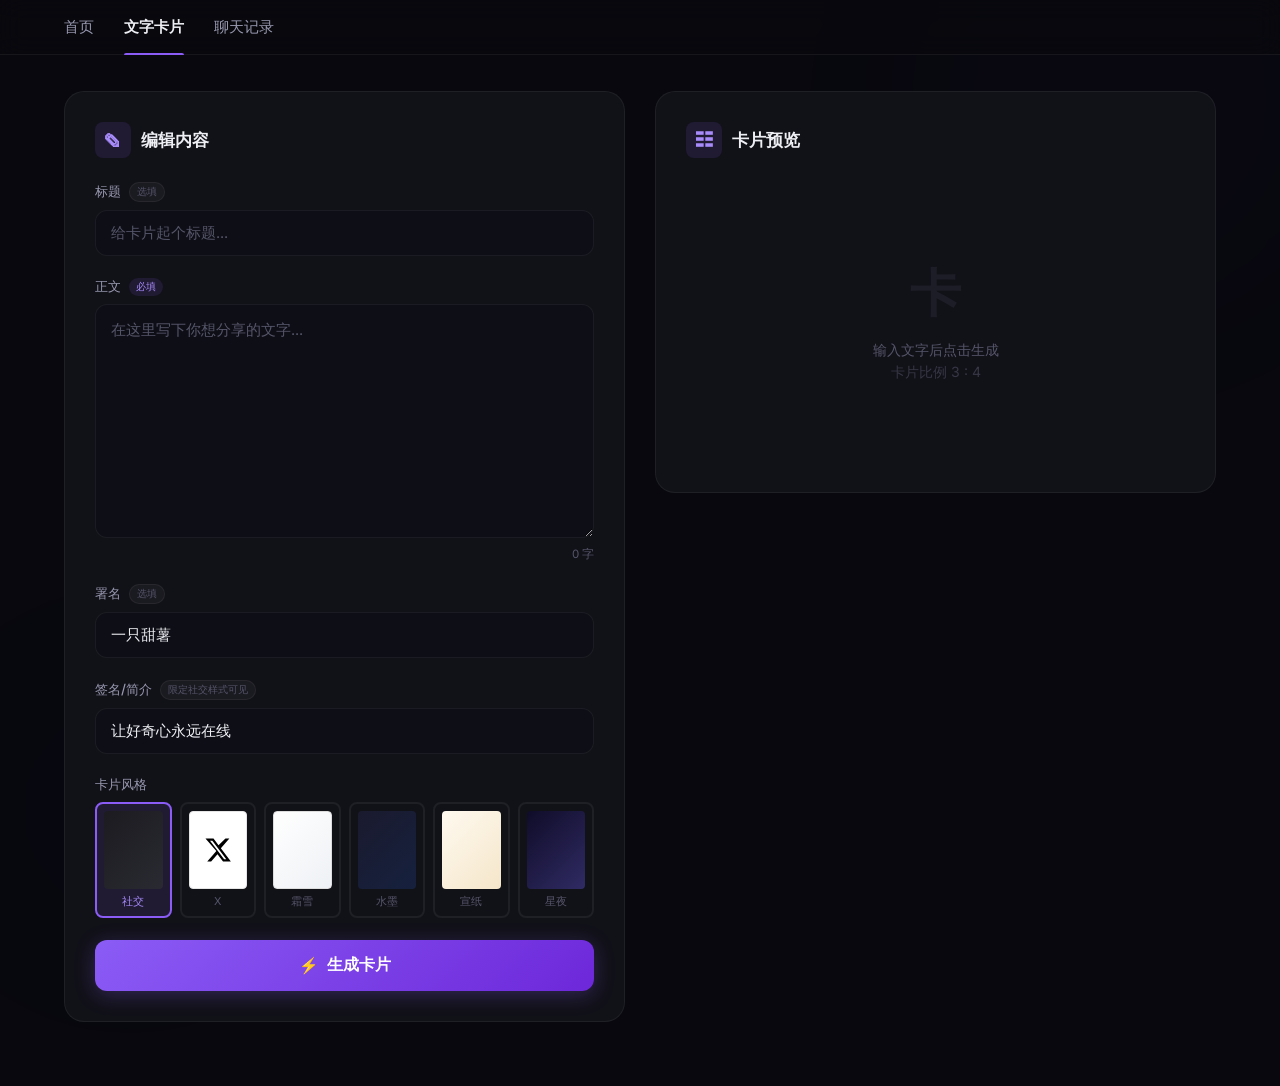
==== html/card.html @ 29727d93 "1" ====
<!DOCTYPE html>
<html lang="zh-CN">
<head>
    <meta charset="UTF-8">
    <meta name="viewport" content="width=device-width, initial-scale=1.0">
    <meta name="description" content="文字分享卡片生成器 - 生成精美的文字分享图">
    <title>文字分享卡片生成器</title>
    <link rel="preconnect" href="https://fonts.googleapis.com">
    <link rel="preconnect" href="https://fonts.gstatic.com" crossorigin>
    <link href="https://fonts.googleapis.com/css2?family=Noto+Serif+SC:wght@400;500;600;700&family=ZCOOL+KuaiLe&family=Inter:wght@400;500;600&display=swap" rel="stylesheet">
    <script src="https://cdnjs.cloudflare.com/ajax/libs/html2canvas/1.4.1/html2canvas.min.js"></script>
    <link rel="stylesheet" href="../static/index.css">
</head>
<body>
    <!-- Top Nav -->
    <nav class="top-nav">
        <div class="nav-container">
            <a href="../index.html" class="nav-item">首页</a>
            <a href="card.html" class="nav-item active">文字卡片</a>
            <a href="chat.html" class="nav-item">聊天记录</a>
        </div>
    </nav>

    <!-- Background -->
    <div class="bg-ornament bg-ornament-1"></div>
    <div class="bg-ornament bg-ornament-2"></div>

    <div class="app-container">
        <main class="main-content">
            <!-- ====== 左：输入区 ====== -->
            <section class="input-panel">
                <h2 class="section-title">
                    <span class="section-icon">✎</span>
                    编辑内容
                </h2>

                <div class="form-group">
                    <label for="cardTitle" class="form-label">标题 <span class="tag tag-optional">选填</span></label>
                    <input type="text" id="cardTitle" class="form-input" placeholder="给卡片起个标题..." maxlength="30">
                </div>

                <div class="form-group">
                    <label for="cardContent" class="form-label">正文 <span class="tag tag-required">必填</span></label>
                    <textarea id="cardContent" class="form-textarea" placeholder="在这里写下你想分享的文字..." rows="8"></textarea>
                    <div class="char-count" id="charCount">0 字</div>
                </div>

                <div class="form-group">
                    <label for="cardAuthor" class="form-label">署名 <span class="tag tag-optional">选填</span></label>
                    <input type="text" id="cardAuthor" class="form-input" placeholder="作者、出处或昵称..." maxlength="20" value="一只甜薯">
                </div>

                <div class="form-group">
                    <label for="cardSubtitle" class="form-label">签名/简介 <span class="tag tag-optional">限定社交样式可见</span></label>
                    <input type="text" id="cardSubtitle" class="form-input" placeholder="用于社交样式的简介..." maxlength="30" value="让好奇心永远在线">
                </div>

                <div class="form-group">
                    <label class="form-label">卡片风格</label>
                    <div class="style-grid" id="styleSelector">
                        <button class="style-card active" data-style="social">
                            <div class="style-swatch" style="background:linear-gradient(135deg,#1b1b20,#2a2a32)"></div>
                            <span>社交</span>
                        </button>
                        <button class="style-card" data-style="x">
                            <div class="style-swatch" style="background:#fff;border:1px solid #e5e5e5;display:flex;align-items:center;justify-content:center">
                                <svg viewBox="0 0 24 24" style="width:50%;height:50%;fill:#000"><path d="M18.244 2.25h3.308l-7.227 8.26 8.502 11.24H16.17l-4.714-6.231-5.401 6.231H2.744l7.73-8.835L1.254 2.25H8.08l4.253 5.622 5.911-5.622zm-1.161 17.52h1.833L7.084 4.126H5.117z"/></svg>
                            </div>
                            <span>X</span>
                        </button>
                        <button class="style-card" data-style="snow">
                            <div class="style-swatch" style="background:linear-gradient(135deg,#fff,#eef1f5);border:1px solid #ddd"></div>
                            <span>霜雪</span>
                        </button>
                        <button class="style-card" data-style="ink">
                            <div class="style-swatch" style="background:linear-gradient(135deg,#1a1a2e,#16213e)"></div>
                            <span>水墨</span>
                        </button>
                        <button class="style-card" data-style="paper">
                            <div class="style-swatch" style="background:linear-gradient(135deg,#fef9ef,#f5e6ca)"></div>
                            <span>宣纸</span>
                        </button>
                        <button class="style-card" data-style="night">
                            <div class="style-swatch" style="background:linear-gradient(135deg,#0f0c29,#302b63)"></div>
                            <span>星夜</span>
                        </button>

                    </div>
                </div>

                <button class="btn-generate" id="generateBtn">
                    <span class="btn-spark">⚡</span>
                    生成卡片
                </button>
            </section>

            <!-- ====== 右：预览区 ====== -->
            <section class="preview-panel">
                <h2 class="section-title">
                    <span class="section-icon">☷</span>
                    卡片预览
                </h2>

                <div class="preview-area" id="previewArea">
                    <!-- 空状态 -->
                    <div class="empty-state" id="emptyState">
                        <div class="empty-glyph">卡</div>
                        <p>输入文字后点击生成</p>
                        <p class="empty-sub">卡片比例 3 : 4</p>
                    </div>

                    <!-- 卡片容器（截图区域） -->
                    <div id="cardWrapper" class="card-wrapper" style="display:none">
                        <div id="shareCard" class="share-card theme-social">
                            <!-- 背景纹理层 -->
                            <div class="card-texture"></div>
                            <!-- 顶部装饰 -->
                            <div class="card-header-deco">
                                <span class="corner-mark tl">『</span>
                                <span class="corner-mark tr">』</span>
                            </div>
                            <!-- 内容 -->
                            <div class="card-body">
                                <div class="card-title-area" id="cardTitleArea" style="display:none">
                                    <h3 id="displayTitle"></h3>
                                    <div class="title-rule"></div>
                                </div>
                                
                                <!-- 社交主题使用 -->
                                <div class="card-profile-area" id="cardProfileArea" style="display:none">
                                    <div class="profile-avatar" id="displayProfileAvatar">
                                        <svg xmlns="http://www.w3.org/2000/svg" viewBox="0 0 24 24" fill="none" stroke="#fff" stroke-width="2" stroke-linecap="round" stroke-linejoin="round">
                                            <path d="M20 21v-2a4 4 0 0 0-4-4H8a4 4 0 0 0-4 4v2"></path>
                                            <circle cx="12" cy="7" r="4"></circle>
                                        </svg>
                                    </div>
                                    <div class="profile-info">
                                        <div class="profile-name">
                                            <span id="displayProfileName"></span>
                                            <span class="profile-badge">👍</span>
                                        </div>
                                        <div class="profile-sub" id="displayProfileSub"></div>
                                    </div>
                                </div>

                                <!-- X 主题专属 Header -->
                                <div class="card-x-header" id="cardXHeader" style="display:none">
                                    <div class="x-avatar" id="displayXAvatar">
                                        <svg xmlns="http://www.w3.org/2000/svg" viewBox="0 0 24 24" fill="none" stroke="#fff" stroke-width="2" stroke-linecap="round" stroke-linejoin="round">
                                            <path d="M20 21v-2a4 4 0 0 0-4-4H8a4 4 0 0 0-4 4v2"></path>
                                            <circle cx="12" cy="7" r="4"></circle>
                                        </svg>
                                    </div>
                                    <div class="x-user-info">
                                        <div class="x-name-row">
                                            <span class="x-display-name" id="displayXName"></span>
                                            <span class="x-verified-badge" title="已认证">
                                                <svg viewBox="0 0 24 24" aria-label="已认证账号">
                                                    <g>
                                                        <path d="M22.25 12c0-1.43-.88-2.67-2.19-3.34.46-1.39.2-2.9-.81-3.91s-2.52-1.27-3.91-.81c-.66-1.31-1.91-2.19-3.34-2.19s-2.67.88-3.33 2.19c-1.4-.46-2.91-.2-3.92.81s-1.26 2.52-.8 3.91c-1.31.67-2.2 1.91-2.2 3.34s.89 2.67 2.2 3.34c-.46 1.39-.21 2.9.8 3.91s2.52 1.26 3.91.81c.67 1.31 1.91 2.19 3.34 2.19s2.68-.88 3.34-2.19c1.39.45 2.9.2 3.91-.81s1.27-2.52.81-3.91c1.31-.67 2.19-1.91 2.19-3.34zm-11.71 4.2L6.8 12.46l1.41-1.42 2.26 2.26 4.8-5.23 1.47 1.36-6.2 6.77z"/>
                                                    </g>
                                                </svg>
                                            </span>
                                        </div>
                                    </div>
                                    <div class="x-logo">
                                        <svg viewBox="0 0 24 24"><path d="M18.244 2.25h3.308l-7.227 8.26 8.502 11.24H16.17l-4.714-6.231-5.401 6.231H2.744l7.73-8.835L1.254 2.25H8.08l4.253 5.622 5.911-5.622zm-1.161 17.52h1.833L7.084 4.126H5.117z"/></svg>
                                    </div>
                                </div>
                                
                                <div class="card-content-area">
                                    <p id="displayContent"></p>
                                </div>
                                <div class="card-author-area" id="cardAuthorArea" style="display:none">
                                    <span class="author-dash">—</span>
                                    <span id="displayAuthor"></span>
                                </div>

                                <!-- X 底部时间戳 -->
                                <div class="x-footer" id="xFooter" style="display:none">
                                    <span class="x-timestamp" id="displayXTime"></span>
                                    <span class="x-dot">·</span>
                                    <span class="x-via">X (Twitter)</span>
                                </div>
                            </div>
                            <!-- 底部装饰 -->
                            <div class="card-footer-deco">
                                <span class="corner-mark bl">『</span>
                                <span class="corner-mark br">』</span>
                            </div>
                        </div>
                    </div>
                </div>

                <!-- 操作按钮 -->
                <div class="preview-actions" id="previewActions" style="display:none">
                    <div class="preview-btns">
                        <button class="btn-save" id="saveBtn">
                            <svg width="18" height="18" viewBox="0 0 24 24" fill="none" stroke="currentColor" stroke-width="2" stroke-linecap="round" stroke-linejoin="round">
                                <path d="M21 15v4a2 2 0 0 1-2 2H5a2 2 0 0 1-2-2v-4"/>
                                <polyline points="7 10 12 15 17 10"/>
                                <line x1="12" y1="15" x2="12" y2="3"/>
                            </svg>
                            保存为图片
                        </button>
                        <button class="btn-save" id="copyBtn">
                            <svg width="18" height="18" viewBox="0 0 24 24" fill="none" stroke="currentColor" stroke-width="2" stroke-linecap="round" stroke-linejoin="round">
                                <rect x="9" y="9" width="13" height="13" rx="2" ry="2"/>
                                <path d="M5 15H4a2 2 0 0 1-2-2V4a2 2 0 0 1 2-2h9a2 2 0 0 1 2 2v1"/>
                            </svg>
                            复制图片
                        </button>
                    </div>
                    <span class="save-hint">保存或复制到剪贴板后可直接粘贴分享</span>
                </div>
            </section>
        </main>
    </div>

    <script src="../static/index.js"></script>
</body>
</html>
---- static/index.css ----
/* =============================================
   文字分享卡片生成器 — 完整样式
   ============================================= */

/* ---------- Tokens ---------- */
:root {
    --bg:       #08080e;
    --bg2:      #111118;
    --surface:  #18182200;
    --border:   rgba(255,255,255,.06);
    --focus:    rgba(167,139,250,.45);
    --text1:    #eeeef5;
    --text2:    #9898b0;
    --text3:    #55556a;
    --accent:   #8b5cf6;
    --accentL:  #a78bfa;
    --glow:     rgba(139,92,246,.12);
    --r-sm: 8px; --r-md: 12px; --r-lg: 16px; --r-xl: 20px;
    --fast: .22s ease; --smooth: .35s cubic-bezier(.25,.46,.45,.94);
}

*{margin:0;padding:0;box-sizing:border-box}
html{font-size:16px;scroll-behavior:smooth}
body{
    font-family:'Inter',-apple-system,BlinkMacSystemFont,'Segoe UI',sans-serif;
    background:var(--bg);
    color:var(--text1);
    min-height:100vh;
    overflow-x:hidden;
}

/* ---------- Ambient BG ---------- */
.bg-ornament{position:fixed;border-radius:50%;filter:blur(130px);opacity:.35;pointer-events:none;z-index:0}
.bg-ornament-1{width:520px;height:520px;background:radial-gradient(circle,rgba(139,92,246,.14),transparent 70%);top:-160px;right:-100px;animation:drift1 22s ease-in-out infinite}
.bg-ornament-2{width:420px;height:420px;background:radial-gradient(circle,rgba(59,130,246,.09),transparent 70%);bottom:-120px;left:-80px;animation:drift2 26s ease-in-out infinite}
@keyframes drift1{0%,100%{transform:translate(0,0) scale(1)}50%{transform:translate(-30px,20px) scale(1.06)}}
@keyframes drift2{0%,100%{transform:translate(0,0) scale(1)}50%{transform:translate(20px,-18px) scale(1.08)}}

/* ---------- Top Navigation ---------- */
.top-nav {
    position: sticky;
    top: 0;
    z-index: 100;
    background: rgba(8, 8, 14, 0.75);
    backdrop-filter: blur(12px);
    border-bottom: 1px solid var(--border);
}
.nav-container {
    max-width: 1200px;
    margin: 0 auto;
    padding: 0 24px;
    display: flex;
    align-items: center;
    height: 54px;
    gap: 30px;
}
.nav-item {
    color: var(--text2);
    text-decoration: none;
    font-size: 0.95rem;
    font-weight: 500;
    transition: var(--fast);
    position: relative;
    height: 100%;
    display: flex;
    align-items: center;
}
.nav-item:hover {
    color: var(--text1);
}
.nav-item.active {
    color: var(--text1);
    font-weight: 600;
}
.nav-item.active::after {
    content: '';
    position: absolute;
    bottom: -1px;
    left: 0;
    width: 100%;
    height: 2px;
    background: var(--accent);
    border-radius: 2px 2px 0 0;
}

/* ---------- Layout ---------- */
.app-container{position:relative;z-index:1;max-width:1200px;margin:0 auto;padding:36px 24px 64px}

/* ---------- Header ---------- */
.app-header{text-align:center;margin-bottom:42px;animation:fadeDown .6s ease-out both}
.logo-icon{
    display:inline-flex;align-items:center;justify-content:center;
    width:54px;height:54px;
    background:linear-gradient(135deg,var(--accent),#6d28d9);
    border-radius:var(--r-md);margin-bottom:14px;
    font-size:1.4rem;color:#fff;
    box-shadow:0 4px 22px rgba(139,92,246,.32);
}
.app-header h1{
    font-size:1.9rem;font-weight:700;letter-spacing:-.02em;
    background:linear-gradient(135deg,var(--text1),var(--accentL));
    -webkit-background-clip:text;-webkit-text-fill-color:transparent;background-clip:text;
    margin-bottom:6px;
}
.subtitle{font-size:.95rem;color:var(--text2)}
@keyframes fadeDown{from{opacity:0;transform:translateY(-18px)}to{opacity:1;transform:translateY(0)}}

/* ---------- Two‑column ---------- */
.main-content{display:grid;grid-template-columns:1fr 1fr;gap:30px;align-items:start}

/* ---------- Panels ---------- */
.input-panel,.preview-panel{
    background:var(--bg2);border:1px solid var(--border);
    border-radius:var(--r-xl);padding:30px;
    animation:fadeUp .55s ease-out both;
}
.input-panel{animation-delay:.08s}
.preview-panel{animation-delay:.16s;position:sticky;top:24px}
@keyframes fadeUp{from{opacity:0;transform:translateY(18px)}to{opacity:1;transform:translateY(0)}}

.section-title{
    display:flex;align-items:center;gap:10px;
    font-size:1.05rem;font-weight:600;margin-bottom:24px;color:var(--text1);
}
.section-icon{
    display:inline-flex;align-items:center;justify-content:center;
    width:36px;height:36px;background:var(--glow);border-radius:var(--r-sm);
    color:var(--accentL);font-size:1.1rem;
}

/* ---------- Form ---------- */
.form-group{margin-bottom:22px}
.form-label{display:flex;align-items:center;gap:8px;font-size:.84rem;font-weight:500;color:var(--text2);margin-bottom:8px}
.tag{font-size:.65rem;padding:2px 7px;border-radius:20px;font-weight:500}
.tag-optional{color:var(--text3);background:rgba(255,255,255,.04);border:1px solid var(--border)}
.tag-required{color:var(--accentL);background:var(--glow)}

.form-input,.form-textarea{
    width:100%;background:rgba(14,14,22,.7);border:1px solid var(--border);
    border-radius:var(--r-md);padding:13px 15px;font-size:.92rem;
    color:var(--text1);font-family:inherit;outline:none;transition:var(--smooth);
}
.form-input::placeholder,.form-textarea::placeholder{color:var(--text3)}
.form-input:focus,.form-textarea:focus{border-color:var(--focus);box-shadow:0 0 0 3px var(--glow)}
.form-textarea{resize:vertical;min-height:150px;line-height:1.75}
.char-count{text-align:right;font-size:.72rem;color:var(--text3);margin-top:5px}

/* ---------- Style Selector ---------- */
.style-grid{display:grid;grid-template-columns:repeat(6,1fr);gap:8px}
.style-card{
    display:flex;flex-direction:column;align-items:center;gap:5px;
    padding:7px;background:transparent;border:2px solid var(--border);
    border-radius:var(--r-sm);cursor:pointer;transition:var(--fast);
    color:var(--text3);font-size:.68rem;font-family:inherit;
}
.style-card:hover{border-color:rgba(255,255,255,.14);color:var(--text2)}
.style-card.active{border-color:var(--accent);color:var(--accentL);background:var(--glow)}
.style-swatch{width:100%;aspect-ratio:3/4;border-radius:4px}

/* ---------- Generate Btn ---------- */
.btn-generate{
    width:100%;display:flex;align-items:center;justify-content:center;gap:8px;
    padding:15px 0;background:linear-gradient(135deg,var(--accent),#6d28d9);
    border:none;border-radius:var(--r-md);color:#fff;
    font-size:.98rem;font-weight:600;font-family:inherit;cursor:pointer;
    box-shadow:0 4px 20px rgba(139,92,246,.28);
    transition:var(--smooth);position:relative;overflow:hidden;
}
.btn-generate:hover{transform:translateY(-2px);box-shadow:0 6px 28px rgba(139,92,246,.4)}
.btn-generate:active{transform:translateY(0)}
.btn-spark{font-style:normal}

/* ---------- Preview Area ---------- */
.preview-area{display:flex;align-items:center;justify-content:center;min-height:280px}

.empty-state{text-align:center;padding:40px 20px;color:var(--text3)}
.empty-glyph{
    font-size:3.2rem;margin-bottom:12px;opacity:.18;
    font-family:-apple-system, "PingFang SC", "Microsoft YaHei", sans-serif;font-weight:700;
}
.empty-state p{font-size:.88rem;margin-bottom:3px}
.empty-sub{font-size:.76rem;opacity:.55}

/* =============================================
   Share Card — 分享卡片核心样式
   ============================================= */

.card-wrapper{
    width:100%;display:flex;justify-content:center;
    animation:cardPop .45s cubic-bezier(.34,1.56,.64,1);
}
@keyframes cardPop{from{opacity:0;transform:scale(.92)}to{opacity:1;transform:scale(1)}}

.share-card{
    position:relative;overflow:hidden;
    border-radius:4px;                       /* 卡片本身圆角极小，截图更干净 */
    box-shadow:0 10px 50px rgba(0,0,0,.55);
    display:flex;flex-direction:column;
}

/* --- Texture overlay --- */
.card-texture{
    position:absolute;inset:0;pointer-events:none;z-index:0;
    opacity:.06;
    background-image:url("data:image/svg+xml,%3Csvg width='60' height='60' xmlns='http://www.w3.org/2000/svg'%3E%3Cfilter id='n'%3E%3CfeTurbulence baseFrequency='.65' numOctaves='3' stitchTiles='stitch'/%3E%3C/filter%3E%3Crect width='100%25' height='100%25' filter='url(%23n)' opacity='.5'/%3E%3C/svg%3E");
    background-size:120px 120px;
}

/* --- Corner marks (Chinese book-style) --- */
.card-header-deco,.card-footer-deco{
    position:absolute;left:0;right:0;
    padding:0 16px;
    display:flex;justify-content:space-between;
    pointer-events:none;z-index:2;
    font-size:.92rem;opacity:.18;
    font-family:-apple-system, "PingFang SC", "Microsoft YaHei", sans-serif;
}
.card-header-deco{top:12px}
.card-footer-deco{bottom:12px}

/* --- Card Body --- */
.card-body{
    position:relative;z-index:1;
    display:flex;flex-direction:column;justify-content:flex-start;
    flex:1;
    padding:7% 7%;
    text-align:left;
}

/* Title */
.card-title-area{
    text-align:center;
}
.card-title-area h3{
    font-family:-apple-system, "PingFang SC", "Microsoft YaHei", sans-serif;
    font-weight:700;line-height:1.45;letter-spacing:.04em;
    margin-bottom:0;
}
.title-rule{
    margin:14px auto 0;
    width:40%;
    height:1px;
}

/* Content */
.card-content-area{margin-top:0}
.card-content-area p{
    font-family:-apple-system, "PingFang SC", "Microsoft YaHei", sans-serif;
    font-weight:400;
    line-height:1.7;
    letter-spacing:.05em;
    word-break:break-word;
}
.card-content-area .empty-line{
    height:.67em;
}

/* Author */
.card-author-area{
    margin-top:30px;
    text-align:right;
    font-family:-apple-system, "PingFang SC", "Microsoft YaHei", sans-serif;
    font-size:.85em;opacity:.65;
    letter-spacing:.06em;
}
.author-dash{margin-right:4px}

/* =============================================
   Themes
   ============================================= */

/* -- ink (水墨) -- */
.theme-ink{background:linear-gradient(170deg,#141425 0%,#1a1f3a 45%,#0f1a30 100%);color:#d5d5e8}
.theme-ink .card-title-area h3{color:#eeeef8}
.theme-ink .title-rule{background:rgba(167,139,250,.3)}
.theme-ink .card-header-deco,.theme-ink .card-footer-deco{color:rgba(167,139,250,.35)}

/* -- paper (宣纸) -- */
.theme-paper{background:linear-gradient(170deg,#fef9ef 0%,#f7ecda 45%,#f0dfbe 100%);color:#4a3c28}
.theme-paper .card-title-area h3{color:#2e2014}
.theme-paper .title-rule{background:rgba(140,100,50,.28)}
.theme-paper .card-header-deco,.theme-paper .card-footer-deco{color:rgba(140,100,50,.22)}
.theme-paper .card-author-area{color:#6b5a3e}
.theme-paper .card-texture{opacity:.04}

/* -- night (星夜) -- */
.theme-night{background:linear-gradient(170deg,#0f0c29 0%,#1a1650 45%,#302b63 100%);color:#c8c0e8}
.theme-night .card-title-area h3{color:#e8e0ff}
.theme-night .title-rule{background:rgba(130,100,255,.3)}
.theme-night .card-header-deco,.theme-night .card-footer-deco{color:rgba(130,100,255,.25)}

/* -- bamboo (翠竹) -- */
.theme-bamboo{background:linear-gradient(170deg,#0e2018 0%,#1a3c2a 45%,#2d6a4f 100%);color:#b8d8c8}
.theme-bamboo .card-title-area h3{color:#d8f5e5}
.theme-bamboo .title-rule{background:rgba(52,211,153,.3)}
.theme-bamboo .card-header-deco,.theme-bamboo .card-footer-deco{color:rgba(52,211,153,.22)}

/* -- rouge (胭脂) -- */
.theme-rouge{background:linear-gradient(170deg,#28101e 0%,#3a1c2e 45%,#6a2850 100%);color:#e0c0d5}
.theme-rouge .card-title-area h3{color:#f5d8ea}
.theme-rouge .title-rule{background:rgba(236,72,153,.3)}
.theme-rouge .card-header-deco,.theme-rouge .card-footer-deco{color:rgba(236,72,153,.22)}

/* -- snow (霜雪) -- */
.theme-snow{background:linear-gradient(170deg,#ffffff 0%,#f5f5fa 45%,#eaebf2 100%);color:#3a3a50}
.theme-snow .card-title-area h3{color:#1a1a28}
.theme-snow .title-rule{background:rgba(0,0,0,.1)}
.theme-snow .card-header-deco,.theme-snow .card-footer-deco{color:rgba(0,0,0,.1)}
.theme-snow .card-author-area{color:#5a5a70}
.theme-snow .card-texture{opacity:.02}

/* -- social (社交/小红书风) -- */
.theme-social { background: #ffffff; color: #333333; }
.theme-social .card-title-area, .theme-social .card-profile-area, .theme-social .card-content-area { order: 0; }
.theme-social .card-title-area { order: 1; text-align: left; }
.theme-social .card-title-area::after {
    content: ''; display: block; width: 100%; height: 1px; background: rgba(0,0,0,0.08); margin-top: 24px;
}
.theme-social .card-title-area h3 { color: #111111; font-size: 1.35em; font-weight: 700; letter-spacing: 0.05em; }
.theme-social .title-rule { display: none; }
.theme-social .card-header-deco, .theme-social .card-footer-deco { display: none; }
.theme-social .card-texture { opacity: 0; }

.card-profile-area { display: none; }
.theme-social .card-profile-area { display: flex; align-items: center; gap: 14px; text-align: left; order: 2; margin-top: 18px; }
.theme-social .card-author-area { display: none !important; }

.profile-avatar {
    width: 48px; height: 48px; border-radius: 50%;
    background: linear-gradient(135deg, #f0f0f5, #e0e0eb); overflow: hidden;
    display: flex; align-items: center; justify-content: center;
    padding: 0;
    flex-shrink: 0;
}
.profile-avatar svg { width: 100%; height: 100%; opacity: 0.9; }
.profile-info { display: flex; flex-direction: column; gap: 4px; }
.profile-name { font-size: 0.95em; font-weight: 600; color: #111111; display: flex; align-items: center; gap: 6px; }
.profile-badge {
    display: inline-flex; align-items: center; justify-content: center;
    width: 14px; height: 14px; border-radius: 50%;
    background: #e14e56; font-size: 9px; color: #fff;
    border: 1px solid #ffffff;
}
.profile-sub { font-size: 0.75em; color: #999; }

.theme-social .card-content-area { order: 3; margin-top: 8px; }
.theme-social .card-content-area p { 
    text-align: left; 
    line-height: 2.2;
}

.theme-social .card-content-area span {
    text-decoration: none;
    letter-spacing: 0.03em;
    padding-bottom: 2px;
    position: relative;
    z-index: 1;
}
.theme-social .card-content-area .empty-line {
    height: 0.8em;
}

/* =============================================
   Preview Actions
   ============================================= */
.preview-actions{margin-top:20px;text-align:center;display:flex;flex-direction:column;align-items:center;gap:10px}
.preview-btns{display:flex;gap:10px;justify-content:center}

.btn-save{
    display:inline-flex;align-items:center;gap:8px;
    padding:11px 26px;
    background:rgba(139,92,246,.1);border:1px solid rgba(139,92,246,.28);
    border-radius:var(--r-md);color:var(--accentL);
    font-size:.88rem;font-weight:500;font-family:inherit;cursor:pointer;
    transition:var(--smooth);
}
.btn-save:hover{background:rgba(139,92,246,.18);border-color:rgba(139,92,246,.45);transform:translateY(-1px)}
.save-hint{display:block;font-size:.72rem;color:var(--text3);margin-top:8px}

/* =============================================
   Toast
   ============================================= */
.toast{
    position:fixed;top:24px;left:50%;
    transform:translateX(-50%) translateY(-110px);
    background:rgba(22,22,34,.92);backdrop-filter:blur(14px);
    border:1px solid var(--border);border-radius:var(--r-md);
    padding:13px 22px;font-size:.88rem;color:var(--text1);
    box-shadow:0 8px 36px rgba(0,0,0,.45);z-index:9999;
    transition:transform .38s cubic-bezier(.34,1.56,.64,1);
    display:flex;align-items:center;gap:9px;
}
.toast.show{transform:translateX(-50%) translateY(0)}
.toast-error{border-color:rgba(239,68,68,.3)!important}
.toast-success{border-color:rgba(52,211,153,.3)!important}

/* =============================================
   Saving overlay
   ============================================= */
.saving-overlay{
    position:fixed;inset:0;z-index:9998;
    background:rgba(8,8,14,.6);backdrop-filter:blur(6px);
    display:flex;align-items:center;justify-content:center;
    animation:fadeIn .2s ease;
}
.saving-spinner{
    width:42px;height:42px;
    border:3px solid rgba(255,255,255,.1);border-top-color:var(--accentL);
    border-radius:50%;animation:spin .7s linear infinite;
}
@keyframes spin{to{transform:rotate(360deg)}}
@keyframes fadeIn{from{opacity:0}to{opacity:1}}

/* =============================================
   Responsive
   ============================================= */
@media(max-width:900px){
    .main-content{grid-template-columns:1fr}
    .preview-panel{position:static}
    .app-container{padding:20px 14px 40px}
    .style-grid{grid-template-columns:repeat(4,1fr)}
}
@media(max-width:550px){
    .style-grid{grid-template-columns:repeat(3,1fr)}
}
@media(max-width:480px){
    .app-header h1{font-size:1.45rem}
    .input-panel,.preview-panel{padding:18px}
}

/* =============================================
   X (Twitter) Theme
   ============================================= */

/* 整体卡片布局 */
.theme-x {
    background: #ffffff;
    color: #0f1419;
    border: 1px solid #e7e7e7;
    box-shadow: 0 2px 20px rgba(0,0,0,0.08);
    border-radius: 16px !important;
    font-family: -apple-system, "Segoe UI", "Helvetica Neue", sans-serif;
}
.theme-x .card-texture { opacity: 0; }
.theme-x .card-header-deco, .theme-x .card-footer-deco { display: none; }
.theme-x .title-rule { display: none; }
.theme-x .card-title-area { display: none !important; }
.theme-x .card-profile-area { display: none !important; }
.theme-x .card-author-area { display: none !important; }

/* X Header 区域 */
.card-x-header { display: none; }
.theme-x .card-x-header {
    display: flex;
    align-items: center;
    gap: 12px;
    margin-bottom: 14px;
    position: relative;
}

/* X 头像 */
.x-avatar {
    width: 34px; height: 34px;
    border-radius: 50%;
    overflow: hidden;
    flex-shrink: 0;
    background: linear-gradient(135deg, #e8e8f0, #d0d0e0);
    display: flex; align-items: center; justify-content: center;
}
.x-avatar svg { width: 100%; height: 100%; }

/* X 用户信息 */
.x-user-info {
    display: flex; flex-direction: column; gap: 2px;
    flex: 1;
    min-width: 0;
}

/* 认证行：名称 + 蓝标 */
.x-name-row {
    display: flex; align-items: center; gap: 5px;
    flex-wrap: wrap;
}
.x-display-name {
    font-size: 0.97em;
    font-weight: 700;
    color: #0f1419;
    white-space: nowrap;
    overflow: hidden;
    text-overflow: ellipsis;
}

/* X 认证蓝标 */
.x-verified-badge {
    display: inline-flex; align-items: center; justify-content: center;
    width: 20px; height: 20px;
    flex-shrink: 0;
}
.x-verified-badge svg {
    width: 20px; height: 20px;
    fill: #1d9bf0;
}

/* @手柄 */
.x-handle {
    font-size: 0.82em;
    color: #536471;
    white-space: nowrap;
    overflow: hidden;
    text-overflow: ellipsis;
}

/* X Logo 右上角 */
.x-logo {
    margin-left: auto;
    flex-shrink: 0;
    opacity: 0.85;
}
.x-logo svg {
    width: 22px; height: 22px;
    fill: #000000;
    display: block;
}

/* X 正文内容 */
.theme-x .card-content-area {
    margin-top: 0;
}
.theme-x .card-content-area p {
    font-size: 1.1em;
    line-height: 1.75;
    color: #0f1419;
    letter-spacing: 0.01em;
    word-break: break-word;
    font-family: -apple-system, "Segoe UI", "Helvetica Neue", sans-serif;
}
.theme-x .card-content-area span {
    text-decoration: none;
    border-bottom: none;
    padding-bottom: 0;
    letter-spacing: 0.01em;
}
.theme-x .card-content-area .empty-line {
    height: 0.75em;
}

/* X 底部时间戳 */
.x-footer { display: none; }
.theme-x .x-footer {
    display: flex;
    align-items: center;
    gap: 6px;
    margin-top: 18px;
    padding-top: 14px;
    border-top: 1px solid #eff3f4;
    font-size: 0.78em;
    color: #536471;
}
.x-dot { font-size: 1.1em; line-height: 1; color: #536471; }
.x-via { color: #536471; }

/* X 卡片内边距调整 — 底部固定像素，保证时间戳底部间距不变 */
.theme-x .card-body {
    padding: 6% 6% 20px;
}

/* =============================================
   WeChat Chat Style (聊天记录)
   ============================================= */
.wechat-card {
    background-color: #ededed;
    color: #111;
    font-family: -apple-system, BlinkMacSystemFont, "PingFang SC", "Helvetica Neue", "Microsoft YaHei", sans-serif;
    border-radius: 8px; /* Smooth corners for screenshot */
    overflow: hidden;
    width: 100%;
}
.wechat-header {
    height: 48px;
    background-color: #ededed;
    display: flex;
    align-items: center;
    justify-content: space-between;
    padding: 0 16px;
    border-bottom: 1px solid rgba(0,0,0,0.06);
    position: relative;
    z-index: 10;
}
.wechat-header-title {
    font-size: 1.05rem;
    font-weight: 500;
    color: #111;
}
.wechat-header-left, .wechat-header-right {
    display: flex;
    align-items: center;
    color: #111;
}
.wechat-body {
    padding: 20px 16px;
    display: flex;
    flex-direction: column;
    gap: 20px;
    min-height: 380px;
}
.chat-row {
    display: flex;
    width: 100%;
}
.chat-row-left {
    justify-content: flex-start;
}
.chat-row-right {
    justify-content: flex-start;
    flex-direction: row-reverse;
}
.chat-avatar {
    width: 40px;
    height: 40px;
    border-radius: 6px;
    flex-shrink: 0;
    overflow: hidden;
    background: #e5e5e5;
    display: flex;
    align-items: center;
    justify-content: center;
}
.chat-avatar svg, .chat-avatar img {
    width: 100%;
    height: 100%;
    object-fit: cover;
    display: block;
}
.chat-row-left .chat-avatar {
    margin-right: 12px;
}
.chat-row-right .chat-avatar {
    margin-left: 12px;
}
.chat-bubble {
    max-width: 65%;
    padding: 10px 14px;
    border-radius: 8px;
    font-size: 0.98rem;
    line-height: 1.5;
    position: relative;
    word-break: break-word;
    white-space: pre-wrap;
    min-height: 40px;
    display: flex;
    flex-direction: column;
    justify-content: center;
}
.chat-bubble-left {
    background-color: #fff;
    color: #111;
}
.chat-bubble-left::before {
    content: '';
    position: absolute;
    top: 14px;
    left: -4px;
    width: 10px;
    height: 10px;
    background-color: #fff;
    transform: rotate(45deg);
    border-radius: 2px;
}
.chat-bubble-right {
    background-color: #95ec69;
    color: #111;
}
.chat-bubble-right::before {
    content: '';
    position: absolute;
    top: 14px;
    right: -4px;
    width: 10px;
    height: 10px;
    background-color: #95ec69;
    transform: rotate(45deg);
    border-radius: 2px;
}
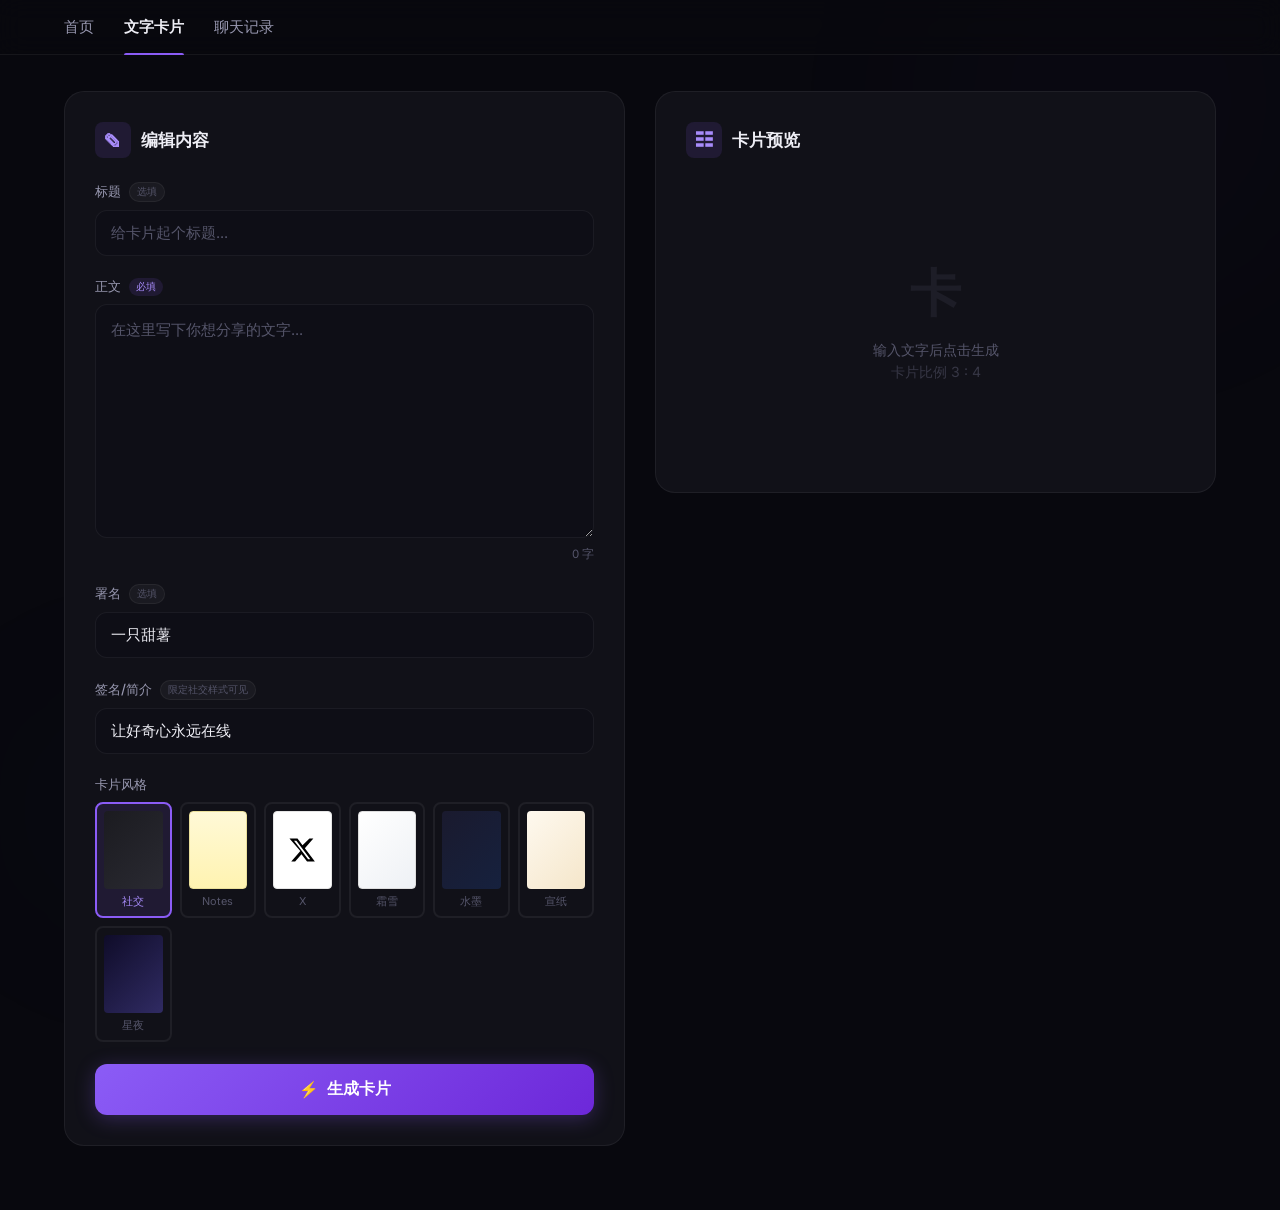
==== commit ae8b1124: "feat: implement text sharing card generator with multiple style themes and image export functionalit" ====
--- a/html/card.html
+++ b/html/card.html
@@ -62,6 +62,10 @@
                             <div class="style-swatch" style="background:linear-gradient(135deg,#1b1b20,#2a2a32)"></div>
                             <span>社交</span>
                         </button>
+                        <button class="style-card" data-style="notes">
+                            <div class="style-swatch" style="background:linear-gradient(180deg,#fff9d7 0%,#fff3b1 100%);border:1px solid #eadf9a"></div>
+                            <span>Notes</span>
+                        </button>
                         <button class="style-card" data-style="x">
                             <div class="style-swatch" style="background:#fff;border:1px solid #e5e5e5;display:flex;align-items:center;justify-content:center">
                                 <svg viewBox="0 0 24 24" style="width:50%;height:50%;fill:#000"><path d="M18.244 2.25h3.308l-7.227 8.26 8.502 11.24H16.17l-4.714-6.231-5.401 6.231H2.744l7.73-8.835L1.254 2.25H8.08l4.253 5.622 5.911-5.622zm-1.161 17.52h1.833L7.084 4.126H5.117z"/></svg>
--- a/static/index.css
+++ b/static/index.css
@@ -360,6 +360,77 @@
     height: 0.8em;
 }
 
+/* -- notes (iPhone 备忘录) -- */
+.theme-notes {
+    background:
+        linear-gradient(180deg, rgba(255,255,255,0.42) 0, rgba(255,255,255,0.42) 1px, transparent 1px, transparent 44px),
+        linear-gradient(90deg, transparent 0, transparent 24px, rgba(233, 193, 64, 0.55) 24px, rgba(233, 193, 64, 0.55) 26px, transparent 26px),
+        linear-gradient(180deg, #fffde8 0%, #fff8cf 100%);
+    background-size: 100% 44px, 100% 100%, 100% 100%;
+    color: #2e2a1f;
+    border-radius: 18px;
+    box-shadow: 0 20px 40px rgba(77, 63, 18, 0.18);
+}
+.theme-notes .card-texture,
+.theme-notes .card-header-deco,
+.theme-notes .card-footer-deco,
+.theme-notes .card-author-area,
+.theme-notes .card-x-header,
+.theme-notes .x-footer,
+.theme-notes .card-title-area {
+    display: none !important;
+}
+.theme-notes .card-body {
+    padding: 30px 26px 26px 38px;
+}
+.theme-notes .card-profile-area {
+    display: flex;
+    align-items: center;
+    gap: 12px;
+    order: 1;
+    margin-top: 0;
+    margin-bottom: 14px;
+}
+.theme-notes .profile-avatar {
+    width: 40px;
+    height: 40px;
+    border: 1px solid rgba(84, 69, 19, 0.08);
+    box-shadow: 0 2px 8px rgba(84, 69, 19, 0.08);
+}
+.theme-notes .profile-name {
+    color: #3b3424;
+    font-size: 0.95em;
+}
+.theme-notes .profile-sub {
+    color: #8b7f5a;
+    font-size: 0.76em;
+}
+.theme-notes .profile-badge {
+    display: none;
+}
+.theme-notes .card-content-area {
+    order: 2;
+    margin-top: 0;
+}
+.theme-notes .card-content-area p {
+    font-family: "SF Pro Text", "PingFang SC", "Microsoft YaHei", sans-serif;
+    color: #2e2a1f;
+    line-height: 2.15;
+    letter-spacing: 0.01em;
+}
+.theme-notes .card-content-area .note-title {
+    display: block;
+    margin: 0 0 14px;
+    font-size: 1.7em;
+    font-weight: 700;
+    line-height: 1.25;
+    color: #141414;
+    letter-spacing: -0.02em;
+}
+.theme-notes .card-content-area .empty-line {
+    height: 0.9em;
+}
+
 /* =============================================
    Preview Actions
    ============================================= */
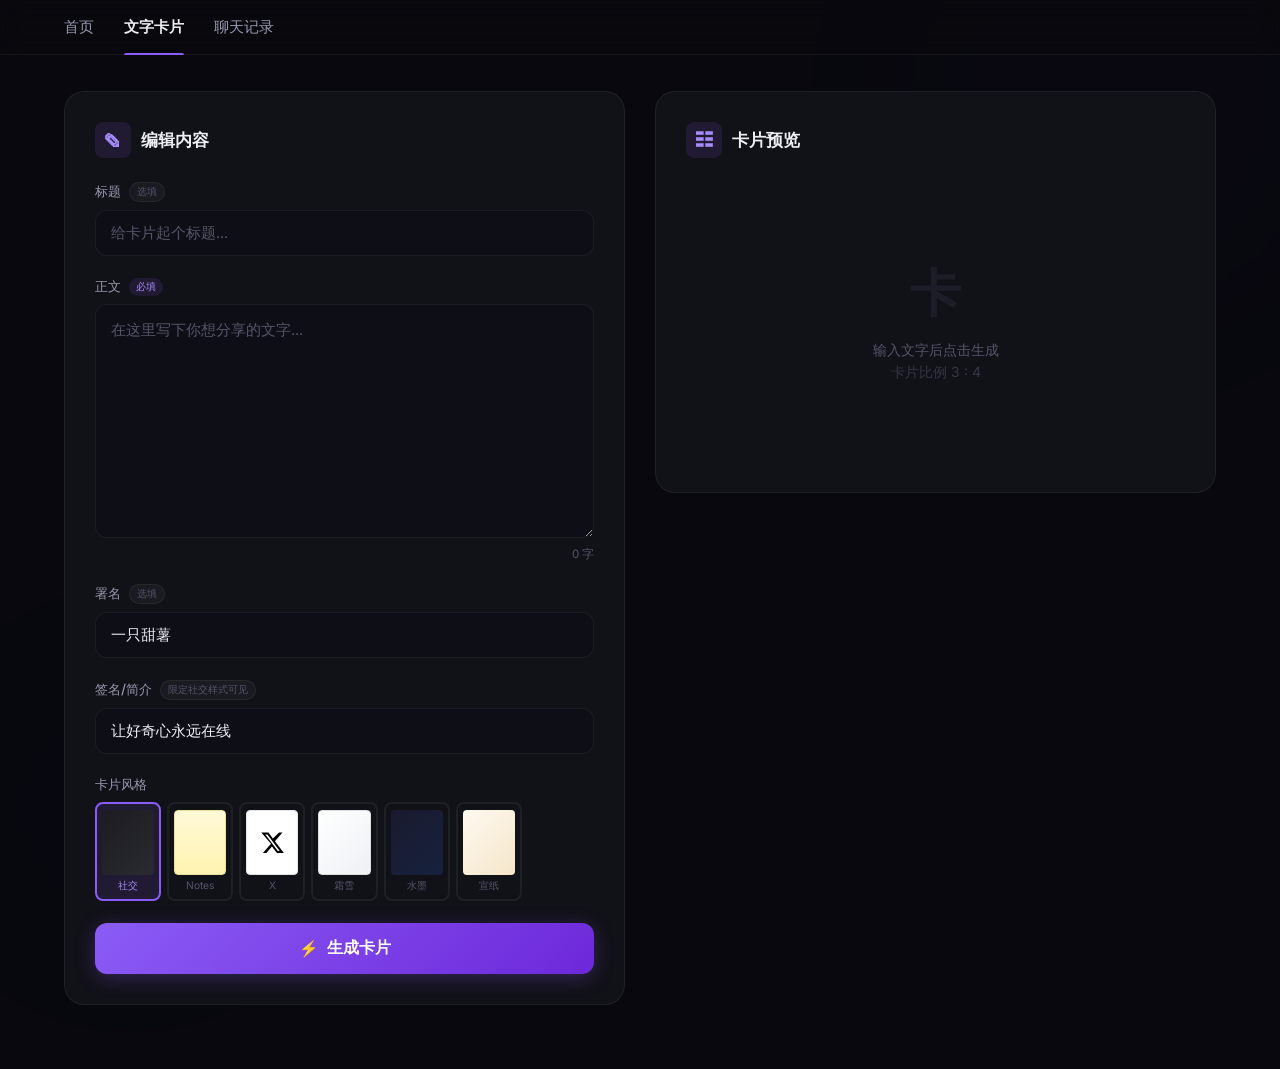
==== commit 302a285d: "1" ====
--- a/html/card.html
+++ b/html/card.html
@@ -84,10 +84,6 @@
                             <div class="style-swatch" style="background:linear-gradient(135deg,#fef9ef,#f5e6ca)"></div>
                             <span>宣纸</span>
                         </button>
-                        <button class="style-card" data-style="night">
-                            <div class="style-swatch" style="background:linear-gradient(135deg,#0f0c29,#302b63)"></div>
-                            <span>星夜</span>
-                        </button>
 
                     </div>
                 </div>
@@ -217,6 +213,18 @@
                     </div>
                     <span class="save-hint">保存或复制到剪贴板后可直接粘贴分享</span>
                 </div>
+
+                <!-- 入库按钮 -->
+                <div class="server-actions" id="serverActions" style="display:none">
+                    <button class="btn-server-save" id="saveToServerBtn">
+                        <svg width="18" height="18" viewBox="0 0 24 24" fill="none" stroke="currentColor" stroke-width="2" stroke-linecap="round" stroke-linejoin="round">
+                            <path d="M12 5v14"/>
+                            <path d="M5 12h14"/>
+                            <rect x="3" y="3" width="18" height="18" rx="3" ry="3"/>
+                        </svg>
+                        文字入库
+                    </button>
+                </div>
             </section>
         </main>
     </div>
--- a/static/index.css
+++ b/static/index.css
@@ -146,16 +146,16 @@
 .char-count{text-align:right;font-size:.72rem;color:var(--text3);margin-top:5px}
 
 /* ---------- Style Selector ---------- */
-.style-grid{display:grid;grid-template-columns:repeat(6,1fr);gap:8px}
+.style-grid{display:grid;grid-template-columns:repeat(7,minmax(0,1fr));gap:6px}
 .style-card{
-    display:flex;flex-direction:column;align-items:center;gap:5px;
-    padding:7px;background:transparent;border:2px solid var(--border);
+    display:flex;flex-direction:column;align-items:center;gap:4px;
+    padding:6px 5px;background:transparent;border:2px solid var(--border);
     border-radius:var(--r-sm);cursor:pointer;transition:var(--fast);
-    color:var(--text3);font-size:.68rem;font-family:inherit;
+    color:var(--text3);font-size:.64rem;font-family:inherit;
 }
 .style-card:hover{border-color:rgba(255,255,255,.14);color:var(--text2)}
 .style-card.active{border-color:var(--accent);color:var(--accentL);background:var(--glow)}
-.style-swatch{width:100%;aspect-ratio:3/4;border-radius:4px}
+.style-swatch{width:100%;aspect-ratio:4/5;border-radius:4px}
 
 /* ---------- Generate Btn ---------- */
 .btn-generate{
@@ -448,6 +448,19 @@
 .btn-save:hover{background:rgba(139,92,246,.18);border-color:rgba(139,92,246,.45);transform:translateY(-1px)}
 .save-hint{display:block;font-size:.72rem;color:var(--text3);margin-top:8px}
 
+/* ---------- Server Save (入库) ---------- */
+.server-actions{margin-top:14px;text-align:center}
+.btn-server-save{
+    display:inline-flex;align-items:center;gap:8px;
+    padding:11px 30px;
+    background:rgba(52,211,153,.12);border:1px solid rgba(52,211,153,.32);
+    border-radius:var(--r-md);color:#34d399;
+    font-size:.88rem;font-weight:500;font-family:inherit;cursor:pointer;
+    transition:var(--smooth);
+}
+.btn-server-save:hover{background:rgba(52,211,153,.22);border-color:rgba(52,211,153,.5);transform:translateY(-1px)}
+.btn-server-save:disabled{opacity:.5;cursor:not-allowed;transform:none}
+
 /* =============================================
    Toast
    ============================================= */
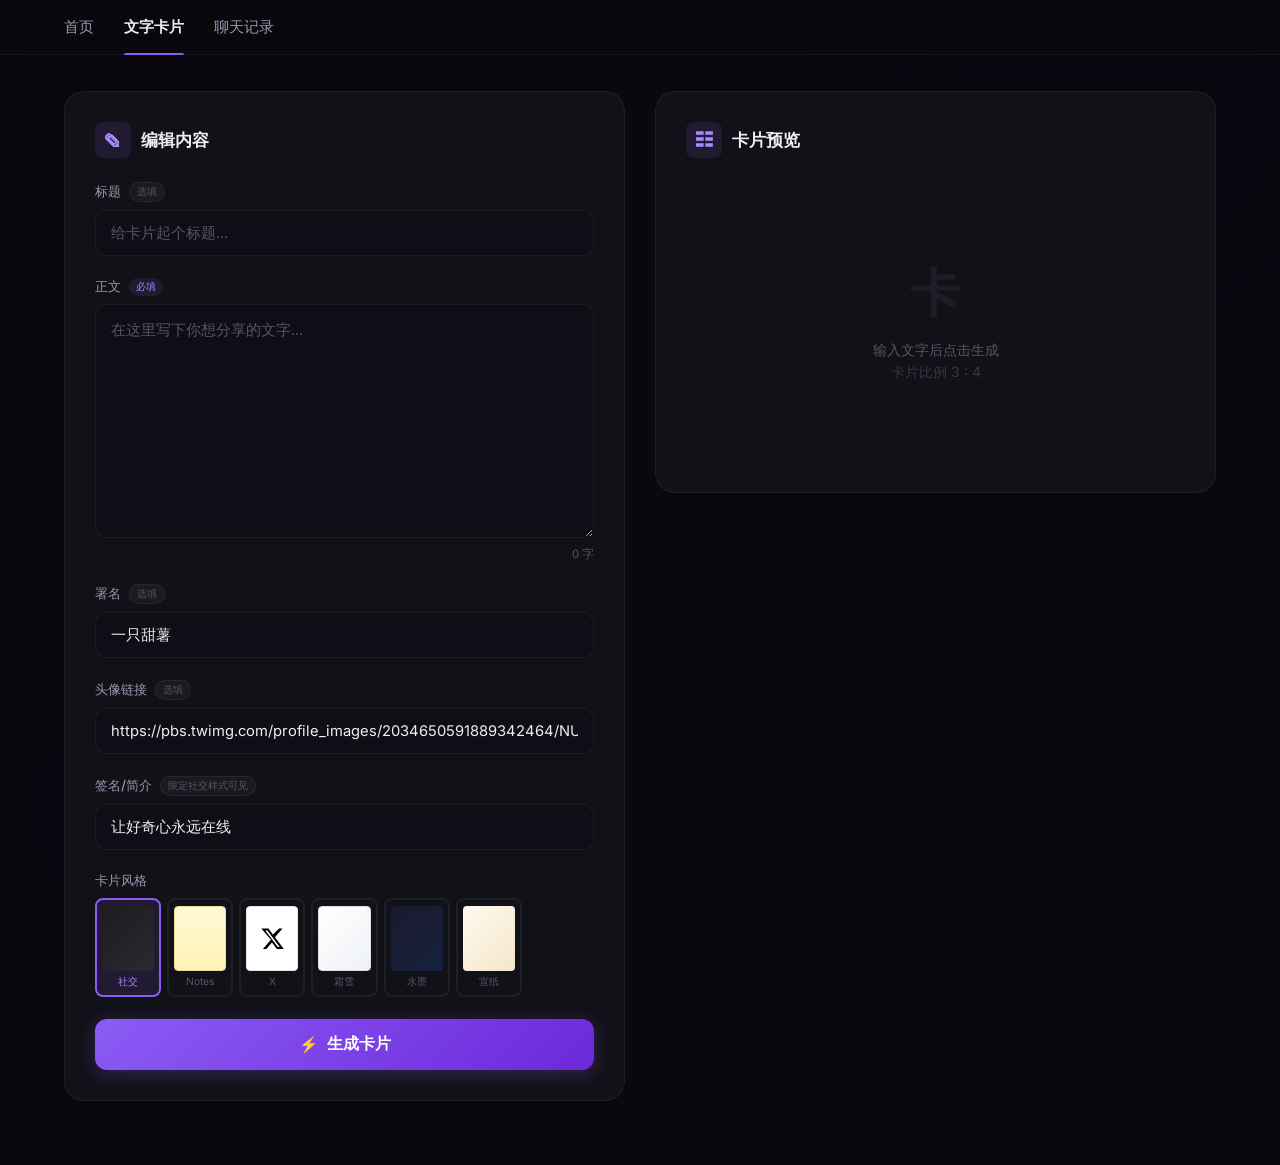
==== commit d4582f29: "feat: add text sharing card generator with multiple styles and avatar support" ====
--- a/html/card.html
+++ b/html/card.html
@@ -51,6 +51,11 @@
                 </div>
 
                 <div class="form-group">
+                    <label for="cardAvatarUrl" class="form-label">头像链接 <span class="tag tag-optional">选填</span></label>
+                    <input type="url" id="cardAvatarUrl" class="form-input" placeholder="留空则使用随机头像" value="https://pbs.twimg.com/profile_images/2034650591889342464/NU7k1cs-_400x400.jpg">
+                </div>
+
+                <div class="form-group">
                     <label for="cardSubtitle" class="form-label">签名/简介 <span class="tag tag-optional">限定社交样式可见</span></label>
                     <input type="text" id="cardSubtitle" class="form-input" placeholder="用于社交样式的简介..." maxlength="30" value="让好奇心永远在线">
                 </div>
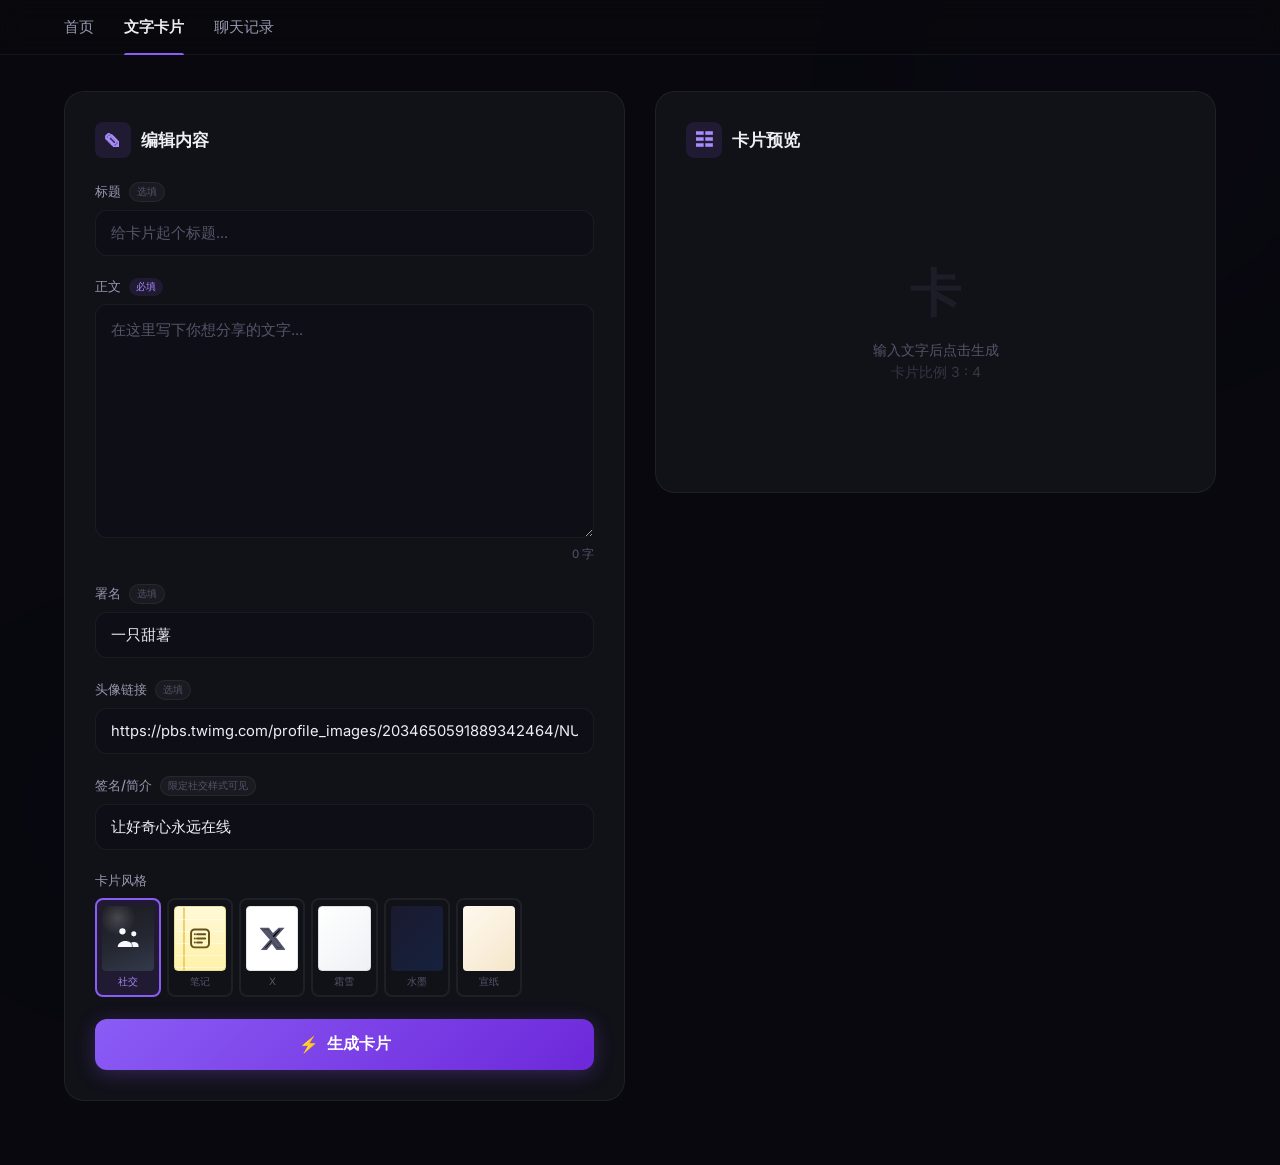
==== commit 9bcf46d3: "feat: add text card generator page with multiple styling options and preview functionality" ====
--- a/html/card.html
+++ b/html/card.html
@@ -64,12 +64,21 @@
                     <label class="form-label">卡片风格</label>
                     <div class="style-grid" id="styleSelector">
                         <button class="style-card active" data-style="social">
-                            <div class="style-swatch" style="background:linear-gradient(135deg,#1b1b20,#2a2a32)"></div>
+                            <div class="style-swatch style-swatch-social">
+                                <svg viewBox="0 0 24 24" aria-hidden="true">
+                                    <path d="M7.5 8.5a2.5 2.5 0 1 0 0-5 2.5 2.5 0 0 0 0 5Zm9 1.5a2 2 0 1 0 0-4 2 2 0 0 0 0 4ZM3.75 18.5c0-2.87 2.89-4.75 5.92-4.75 1.55 0 2.95.43 4.03 1.2.67.48 1.25 1.12 1.25 1.95v1.6H3.75v-.01Zm11.7 0v-1.15c0-.95-.37-1.78-1.03-2.44.64-.31 1.37-.48 2.12-.48 2.15 0 3.74 1.16 3.74 2.92v1.15h-4.85Z"></path>
+                                </svg>
+                            </div>
                             <span>社交</span>
                         </button>
                         <button class="style-card" data-style="notes">
-                            <div class="style-swatch" style="background:linear-gradient(180deg,#fff9d7 0%,#fff3b1 100%);border:1px solid #eadf9a"></div>
-                            <span>Notes</span>
+                            <div class="style-swatch style-swatch-notes">
+                                <svg viewBox="0 0 24 24" aria-hidden="true">
+                                    <path d="M7 3.75h10A3.25 3.25 0 0 1 20.25 7v10A3.25 3.25 0 0 1 17 20.25H7A3.25 3.25 0 0 1 3.75 17V7A3.25 3.25 0 0 1 7 3.75Z"></path>
+                                    <path d="M9.25 8.25h7.5M9.25 12h7.5M9.25 15.75h4.5M7.2 8.25h.1M7.2 12h.1M7.2 15.75h.1" stroke-linecap="round"></path>
+                                </svg>
+                            </div>
+                            <span>笔记</span>
                         </button>
                         <button class="style-card" data-style="x">
                             <div class="style-swatch" style="background:#fff;border:1px solid #e5e5e5;display:flex;align-items:center;justify-content:center">
@@ -185,7 +194,7 @@
                                 <div class="x-footer" id="xFooter" style="display:none">
                                     <span class="x-timestamp" id="displayXTime"></span>
                                     <span class="x-dot">·</span>
-                                    <span class="x-via">X (Twitter)</span>
+                                    <span class="x-via">X</span>
                                 </div>
                             </div>
                             <!-- 底部装饰 -->
--- a/static/index.css
+++ b/static/index.css
@@ -155,7 +155,36 @@
 }
 .style-card:hover{border-color:rgba(255,255,255,.14);color:var(--text2)}
 .style-card.active{border-color:var(--accent);color:var(--accentL);background:var(--glow)}
-.style-swatch{width:100%;aspect-ratio:4/5;border-radius:4px}
+.style-swatch{
+    width:100%;aspect-ratio:4/5;border-radius:4px;
+    display:flex;align-items:center;justify-content:center;
+    overflow:hidden;
+}
+.style-swatch svg{
+    width:52%;height:52%;
+    stroke:currentColor;stroke-width:1.8;fill:none;
+}
+.style-swatch-social{
+    background:
+        radial-gradient(circle at 30% 18%, rgba(255,255,255,.18), transparent 28%),
+        linear-gradient(160deg, #1b1b20 0%, #252832 56%, #343a4c 100%);
+    color:#f7fafc;
+}
+.style-swatch-social svg{
+    fill:currentColor;
+    stroke:none;
+    width:58%;
+    height:58%;
+}
+.style-swatch-notes{
+    background:
+        linear-gradient(180deg, rgba(255,255,255,.45) 0, rgba(255,255,255,.45) 1px, transparent 1px, transparent 11px),
+        linear-gradient(90deg, transparent 0, transparent 8px, rgba(232,193,75,.72) 8px, rgba(232,193,75,.72) 10px, transparent 10px),
+        linear-gradient(180deg, #fff9d7 0%, #fff1a8 100%);
+    background-size:100% 12px, 100% 100%, 100% 100%;
+    border:1px solid #eadf9a;
+    color:#66521b;
+}
 
 /* ---------- Generate Btn ---------- */
 .btn-generate{
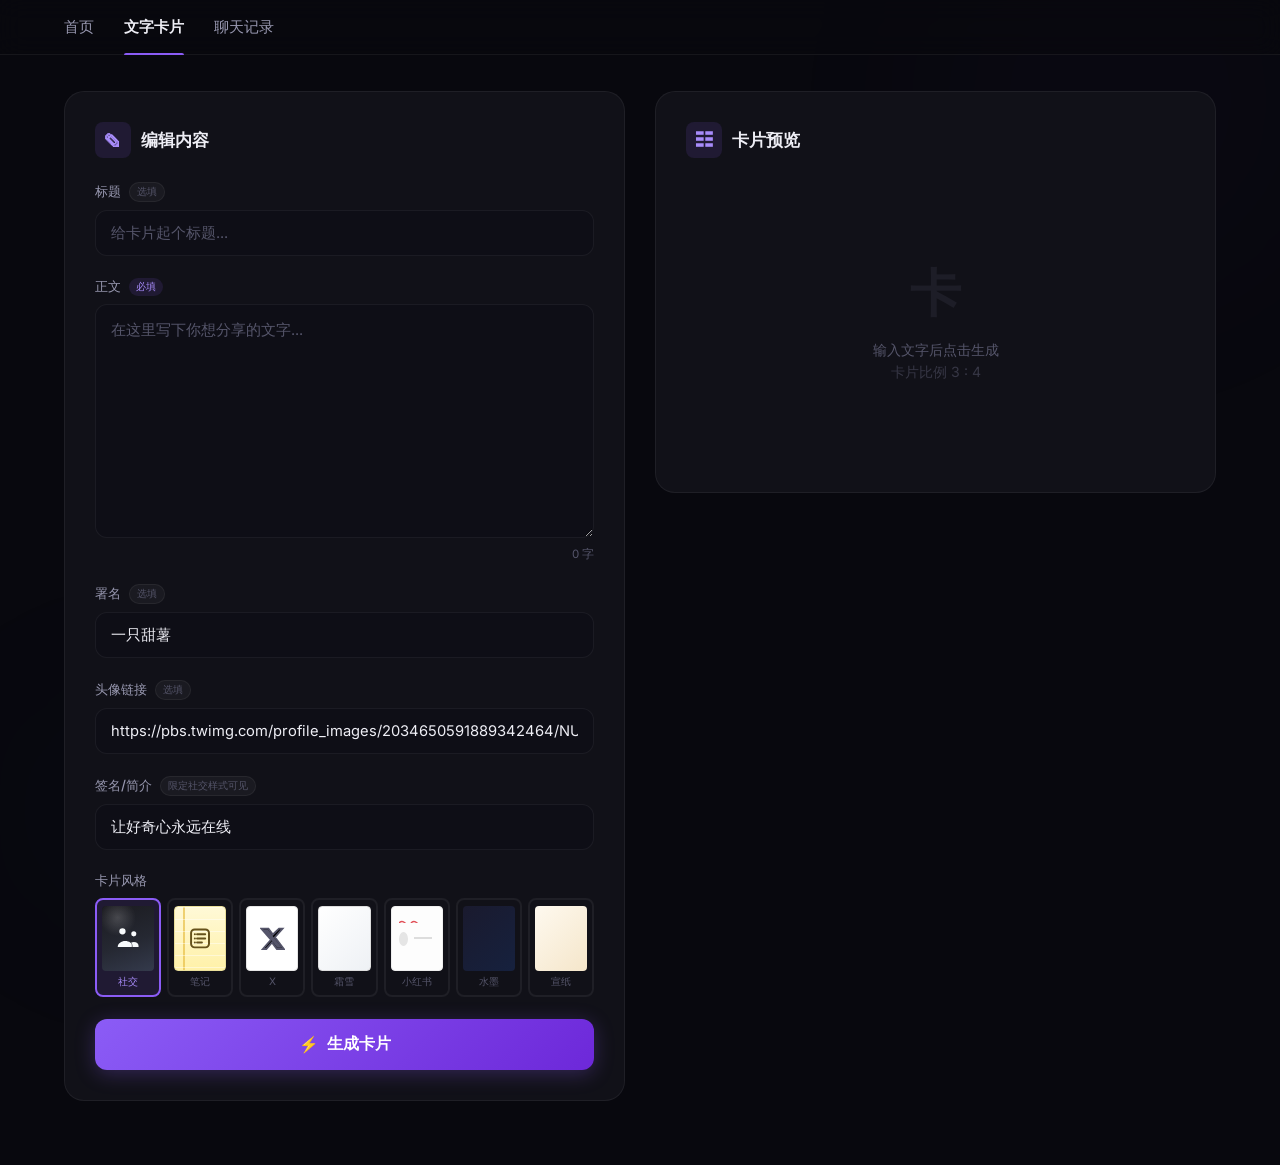
==== commit 616d54e7: "小红书风格" ====
--- a/html/card.html
+++ b/html/card.html
@@ -90,6 +90,14 @@
                             <div class="style-swatch" style="background:linear-gradient(135deg,#fff,#eef1f5);border:1px solid #ddd"></div>
                             <span>霜雪</span>
                         </button>
+                        <button class="style-card" data-style="xiaohongshu">
+                            <div class="style-swatch" style="background:#fdfdfd;border:1px solid #eee;position:relative;">
+                                <div style="position:absolute;top:20%;left:15%;width:40%;height:3px;background:url('data:image/svg+xml,%3Csvg xmlns=%22http://www.w3.org/2000/svg%22 width=%2212%22 height=%226%22%3E%3Cpath d=%22M0 3 Q 3 0 6 3 T 12 3%22 fill=%22none%22 stroke=%22%23e14e56%22 stroke-width=%221.5%22/%3E%3C/svg%3E') repeat-x;background-size:12px 6px;"></div>
+                                <div style="position:absolute;top:40%;left:15%;width:18%;height:22%;border-radius:50%;background:#e5e5e5;"></div>
+                                <div style="position:absolute;top:48%;left:45%;width:35%;height:2px;background:#ddd;"></div>
+                            </div>
+                            <span>小红书</span>
+                        </button>
                         <button class="style-card" data-style="ink">
                             <div class="style-swatch" style="background:linear-gradient(135deg,#1a1a2e,#16213e)"></div>
                             <span>水墨</span>
--- a/static/index.css
+++ b/static/index.css
@@ -460,6 +460,96 @@
     height: 0.9em;
 }
 
+/* -- xiaohongshu (小红书风) -- */
+.theme-xiaohongshu {
+    background-color: #fdfdfd;
+    background-image: 
+        linear-gradient(90deg, rgba(0,0,0,0.035) 1px, transparent 1px),
+        linear-gradient(180deg, rgba(0,0,0,0.035) 1px, transparent 1px);
+    background-size: 24px 24px;
+    background-position: center top;
+    color: #333333;
+    border-radius: 8px;
+}
+.theme-xiaohongshu .card-texture { opacity: 0; }
+.theme-xiaohongshu .card-header-deco, .theme-xiaohongshu .card-footer-deco { display: none; }
+.theme-xiaohongshu .card-title-area, .theme-xiaohongshu .card-profile-area, .theme-xiaohongshu .card-content-area { order: 0; }
+
+.theme-xiaohongshu .card-body {
+    padding: 30px 24px;
+}
+
+.theme-xiaohongshu .card-title-area {
+    order: 1; 
+    display: flex !important; 
+    flex-direction: column; 
+    align-self: flex-start;
+    position: relative;
+    z-index: 2;
+}
+
+.theme-xiaohongshu .card-title-area h3 {
+    color: #222;
+    font-size: 1.5em;
+    font-weight: 700;
+    line-height: 1.3;
+}
+
+.theme-xiaohongshu .title-rule {
+    width: 100%;
+    height: 10px;
+    margin: 2px 0 0 0;
+    background: url("data:image/svg+xml;charset=utf-8,%3Csvg%20xmlns%3D%22http%3A%2F%2Fwww.w3.org%2F2000%2Fsvg%22%20width%3D%2218%22%20height%3D%2210%22%3E%3Cpath%20d%3D%22M0%205%20Q%204.5%200%209%205%20T%2018%205%22%20fill%3D%22none%22%20stroke%3D%22%23ea4335%22%20stroke-width%3D%222.5%22%20stroke-linecap%3D%22round%22%20stroke-linejoin%3D%22round%22%2F%3E%3C%2Fsvg%3E") repeat-x;
+    background-size: 18px 10px;
+    opacity: 0.85;
+}
+
+.theme-xiaohongshu .card-profile-area {
+    display: flex !important;
+    align-items: center;
+    gap: 10px;
+    order: 2;
+    margin-top: 16px;
+    margin-bottom: 2px;
+}
+
+.theme-xiaohongshu .profile-avatar {
+    width: 32px; height: 32px;
+    box-shadow: 0 2px 6px rgba(0,0,0,0.06);
+}
+
+.theme-xiaohongshu .profile-name {
+    font-size: 0.9em;
+    font-weight: 600;
+    color: #444;
+    font-family: -apple-system, "PingFang SC", sans-serif;
+}
+
+.theme-xiaohongshu .profile-badge, .theme-xiaohongshu .profile-sub {
+    display: none !important;
+}
+
+.theme-xiaohongshu .card-content-area {
+    order: 3; 
+    margin-top: 14px; 
+}
+
+.theme-xiaohongshu .card-content-area p {
+    color: #222;
+    line-height: 2.1;
+    font-size: 1.05em;
+    font-weight: 400;
+    font-family: -apple-system, "PingFang SC", sans-serif;
+}
+
+.theme-xiaohongshu .card-content-area .empty-line {
+    height: 0.8em;
+}
+
+.theme-xiaohongshu .card-author-area {
+    display: none !important;
+}
+
 /* =============================================
    Preview Actions
    ============================================= */
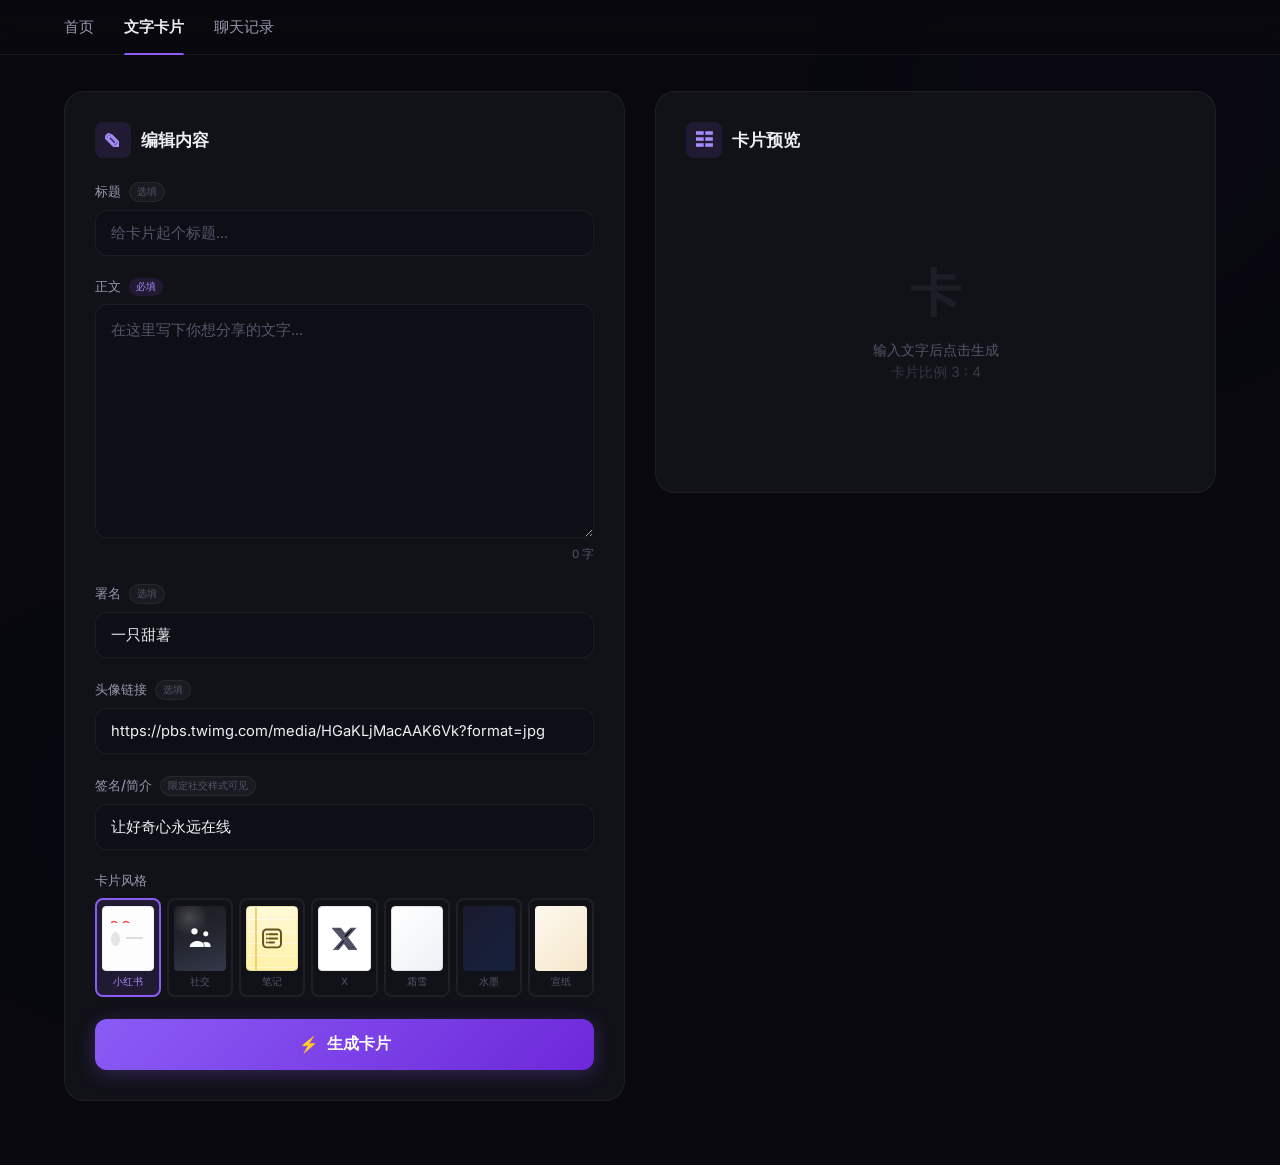
==== commit 30ba7765: "调整风格" ====
--- a/html/card.html
+++ b/html/card.html
@@ -52,7 +52,7 @@
 
                 <div class="form-group">
                     <label for="cardAvatarUrl" class="form-label">头像链接 <span class="tag tag-optional">选填</span></label>
-                    <input type="url" id="cardAvatarUrl" class="form-input" placeholder="留空则使用随机头像" value="https://pbs.twimg.com/profile_images/2034650591889342464/NU7k1cs-_400x400.jpg">
+                    <input type="url" id="cardAvatarUrl" class="form-input" placeholder="留空则使用随机头像" value="https://pbs.twimg.com/media/HGaKLjMacAAK6Vk?format=jpg">
                 </div>
 
                 <div class="form-group">
@@ -63,7 +63,7 @@
                 <div class="form-group">
                     <label class="form-label">卡片风格</label>
                     <div class="style-grid" id="styleSelector">
-                        <button class="style-card active" data-style="social">
+                        <button class="style-card" data-style="social">
                             <div class="style-swatch style-swatch-social">
                                 <svg viewBox="0 0 24 24" aria-hidden="true">
                                     <path d="M7.5 8.5a2.5 2.5 0 1 0 0-5 2.5 2.5 0 0 0 0 5Zm9 1.5a2 2 0 1 0 0-4 2 2 0 0 0 0 4ZM3.75 18.5c0-2.87 2.89-4.75 5.92-4.75 1.55 0 2.95.43 4.03 1.2.67.48 1.25 1.12 1.25 1.95v1.6H3.75v-.01Zm11.7 0v-1.15c0-.95-.37-1.78-1.03-2.44.64-.31 1.37-.48 2.12-.48 2.15 0 3.74 1.16 3.74 2.92v1.15h-4.85Z"></path>
@@ -90,7 +90,7 @@
                             <div class="style-swatch" style="background:linear-gradient(135deg,#fff,#eef1f5);border:1px solid #ddd"></div>
                             <span>霜雪</span>
                         </button>
-                        <button class="style-card" data-style="xiaohongshu">
+                        <button class="style-card active" data-style="xiaohongshu">
                             <div class="style-swatch" style="background:#fdfdfd;border:1px solid #eee;position:relative;">
                                 <div style="position:absolute;top:20%;left:15%;width:40%;height:3px;background:url('data:image/svg+xml,%3Csvg xmlns=%22http://www.w3.org/2000/svg%22 width=%2212%22 height=%226%22%3E%3Cpath d=%22M0 3 Q 3 0 6 3 T 12 3%22 fill=%22none%22 stroke=%22%23e14e56%22 stroke-width=%221.5%22/%3E%3C/svg%3E') repeat-x;background-size:12px 6px;"></div>
                                 <div style="position:absolute;top:40%;left:15%;width:18%;height:22%;border-radius:50%;background:#e5e5e5;"></div>
--- a/static/index.css
+++ b/static/index.css
@@ -155,6 +155,7 @@
 }
 .style-card:hover{border-color:rgba(255,255,255,.14);color:var(--text2)}
 .style-card.active{border-color:var(--accent);color:var(--accentL);background:var(--glow)}
+#styleSelector .style-card[data-style="xiaohongshu"]{order:-1}
 .style-swatch{
     width:100%;aspect-ratio:4/5;border-radius:4px;
     display:flex;align-items:center;justify-content:center;
@@ -351,8 +352,65 @@
 .theme-social .card-texture { opacity: 0; }
 
 .card-profile-area { display: none; }
-.theme-social .card-profile-area { display: flex; align-items: center; gap: 14px; text-align: left; order: 2; margin-top: 18px; }
+.theme-social .card-profile-area {
+    display: flex;
+    align-items: center;
+    gap: 10px;
+    text-align: left;
+    order: 2;
+    margin-top: 18px;
+    max-width: 100%;
+    flex-wrap: nowrap;
+}
 .theme-social .card-author-area { display: none !important; }
+.theme-social .profile-avatar {
+    width: 32px;
+    height: 32px;
+}
+.theme-social .profile-info {
+    display: flex;
+    flex-direction: row;
+    align-items: center;
+    gap: 6px;
+    flex: 1;
+    min-width: 0;
+    flex-wrap: nowrap;
+    overflow: hidden;
+}
+.theme-social .profile-name {
+    min-width: 0;
+    max-width: 48%;
+    gap: 4px;
+    font-size: 0.92em;
+    flex-shrink: 1;
+}
+.theme-social #displayProfileName {
+    display: block;
+    min-width: 0;
+    overflow: hidden;
+    text-overflow: ellipsis;
+    white-space: nowrap;
+}
+.theme-social .profile-badge {
+    width: 12px;
+    height: 12px;
+    font-size: 8px;
+    flex-shrink: 0;
+}
+.theme-social .profile-sub {
+    flex: 1;
+    min-width: 0;
+    font-size: 0.78em;
+    color: #7d7d89;
+    white-space: nowrap;
+    overflow: hidden;
+    text-overflow: ellipsis;
+}
+.theme-social .profile-sub:not(:empty)::before {
+    content: "/";
+    margin-right: 6px;
+    color: rgba(17, 17, 17, 0.35);
+}
 
 .profile-avatar {
     width: 48px; height: 48px; border-radius: 50%;
@@ -507,26 +565,79 @@
 .theme-xiaohongshu .card-profile-area {
     display: flex !important;
     align-items: center;
-    gap: 10px;
+    gap: 8px;
     order: 2;
     margin-top: 16px;
     margin-bottom: 2px;
 }
 
 .theme-xiaohongshu .profile-avatar {
-    width: 32px; height: 32px;
+    width: 28px; height: 28px;
     box-shadow: 0 2px 6px rgba(0,0,0,0.06);
 }
 
+.theme-xiaohongshu .profile-info {
+    display: flex;
+    flex-direction: row;
+    align-items: center;
+    gap: 6px;
+    min-width: 0;
+    flex: 1;
+    overflow: hidden;
+}
+
 .theme-xiaohongshu .profile-name {
+    display: flex;
+    align-items: center;
+    gap: 4px;
+    min-width: 0;
+    max-width: 48%;
     font-size: 0.9em;
     font-weight: 600;
     color: #444;
     font-family: -apple-system, "PingFang SC", sans-serif;
-}
-
-.theme-xiaohongshu .profile-badge, .theme-xiaohongshu .profile-sub {
-    display: none !important;
+    white-space: nowrap;
+}
+
+.theme-xiaohongshu #displayProfileName {
+    display: block;
+    min-width: 0;
+    overflow: hidden;
+    text-overflow: ellipsis;
+    white-space: nowrap;
+}
+
+.theme-xiaohongshu .profile-badge {
+    display: inline-flex !important;
+    width: 16px;
+    height: 16px;
+    flex-shrink: 0;
+    font-size: 0;
+    line-height: 0;
+    color: transparent;
+    background-color: transparent;
+    border: 0;
+    background-repeat: no-repeat;
+    background-position: center;
+    background-size: contain;
+    background-image: url("data:image/svg+xml,%3Csvg viewBox='0 0 24 24' xmlns='http://www.w3.org/2000/svg'%3E%3Cpath fill='%231d9bf0' d='M22.25 12c0-1.43-.88-2.67-2.19-3.34.46-1.39.2-2.9-.81-3.91s-2.52-1.27-3.91-.81c-.66-1.31-1.91-2.19-3.34-2.19s-2.67.88-3.33 2.19c-1.4-.46-2.91-.2-3.92.81s-1.26 2.52-.8 3.91c-1.31.67-2.2 1.91-2.2 3.34s.89 2.67 2.2 3.34c-.46 1.39-.21 2.9.8 3.91s2.52 1.26 3.91.81c.67 1.31 1.91 2.19 3.34 2.19s2.68-.88 3.34-2.19c1.39.45 2.9.2 3.91-.81s1.27-2.52.81-3.91c1.31-.67 2.19-1.91 2.19-3.34Z'/%3E%3Cpath fill='%23fff' d='M10.54 16.2 6.8 12.46l1.41-1.42 2.26 2.26 4.8-5.23 1.47 1.36-6.2 6.77Z'/%3E%3C/svg%3E");
+}
+
+.theme-xiaohongshu .profile-sub {
+    display: block !important;
+    min-width: 0;
+    flex: 1;
+    font-size: 0.78em;
+    color: #8a8a8a;
+    white-space: nowrap;
+    overflow: hidden;
+    text-overflow: ellipsis;
+}
+
+.theme-xiaohongshu .profile-sub:not(:empty)::before {
+    content: "/";
+    margin-right: 6px;
+    color: rgba(68, 68, 68, 0.32);
 }
 
 .theme-xiaohongshu .card-content-area {
